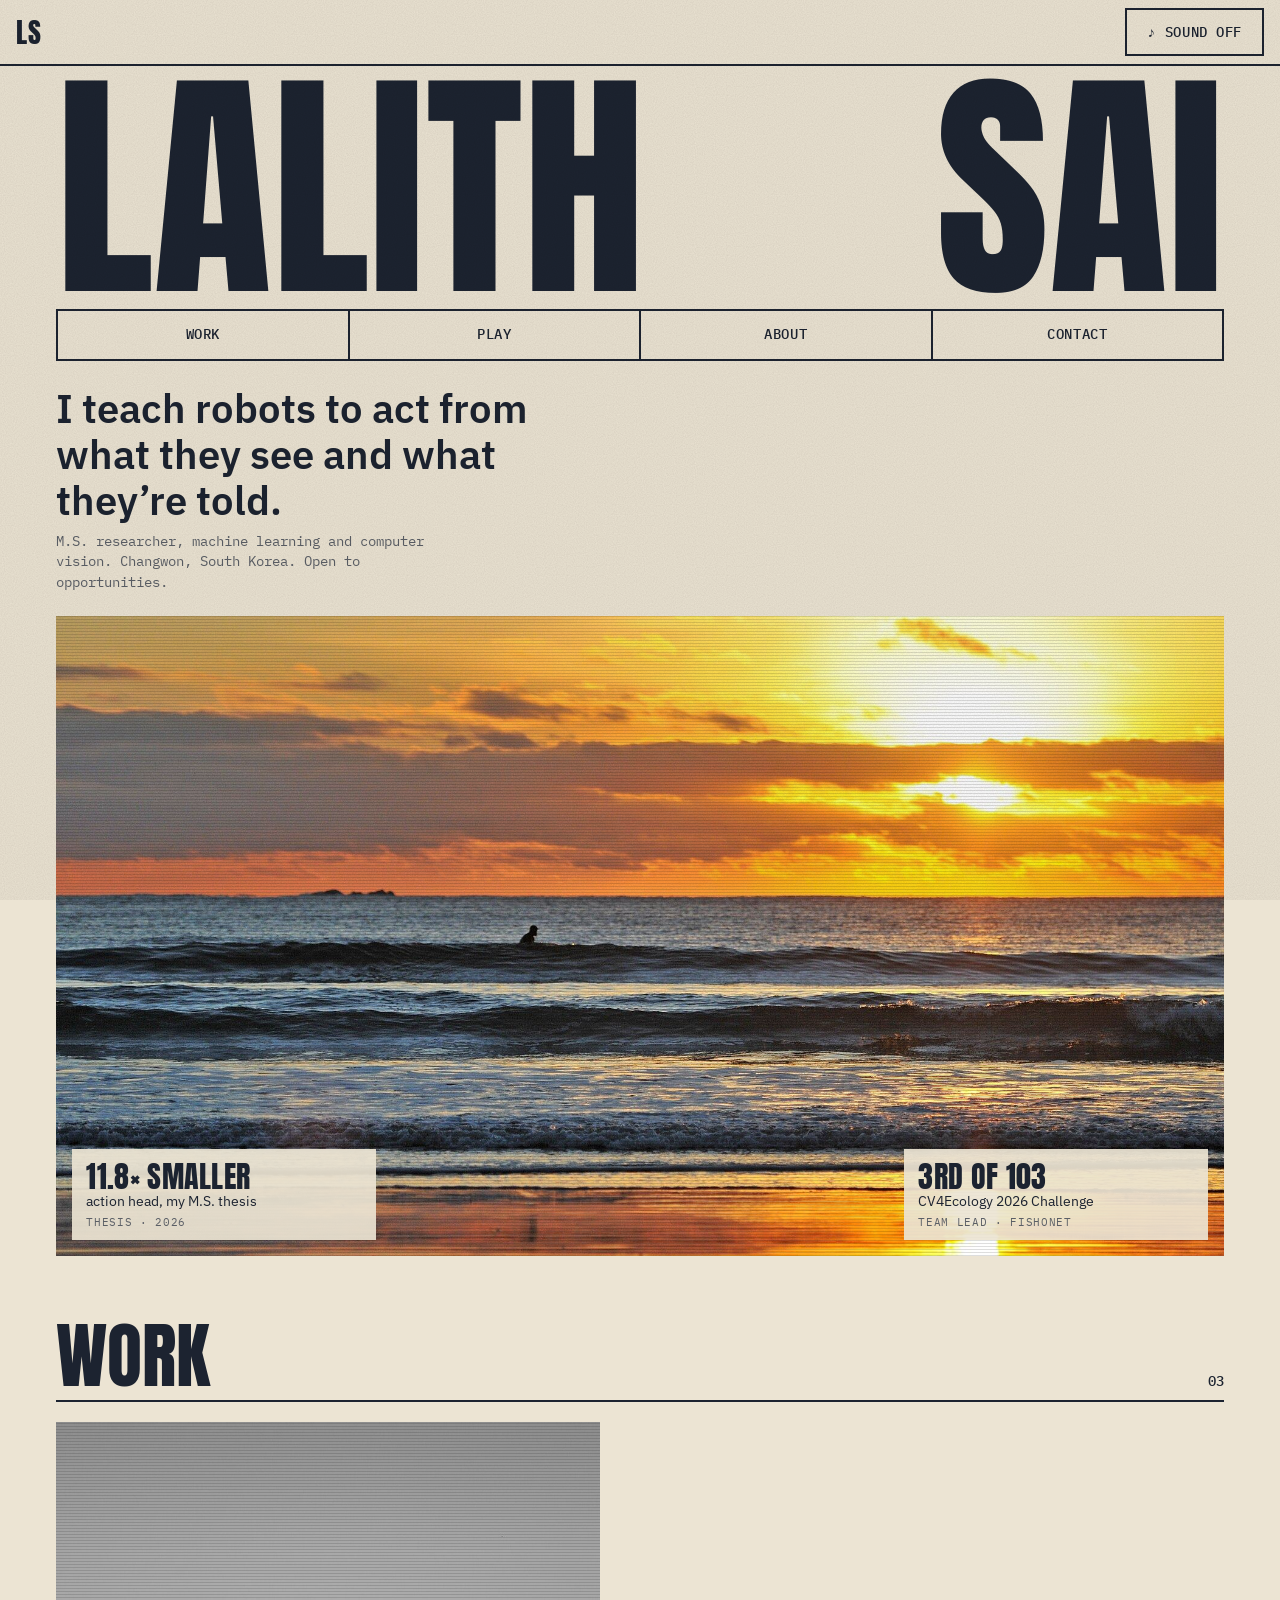
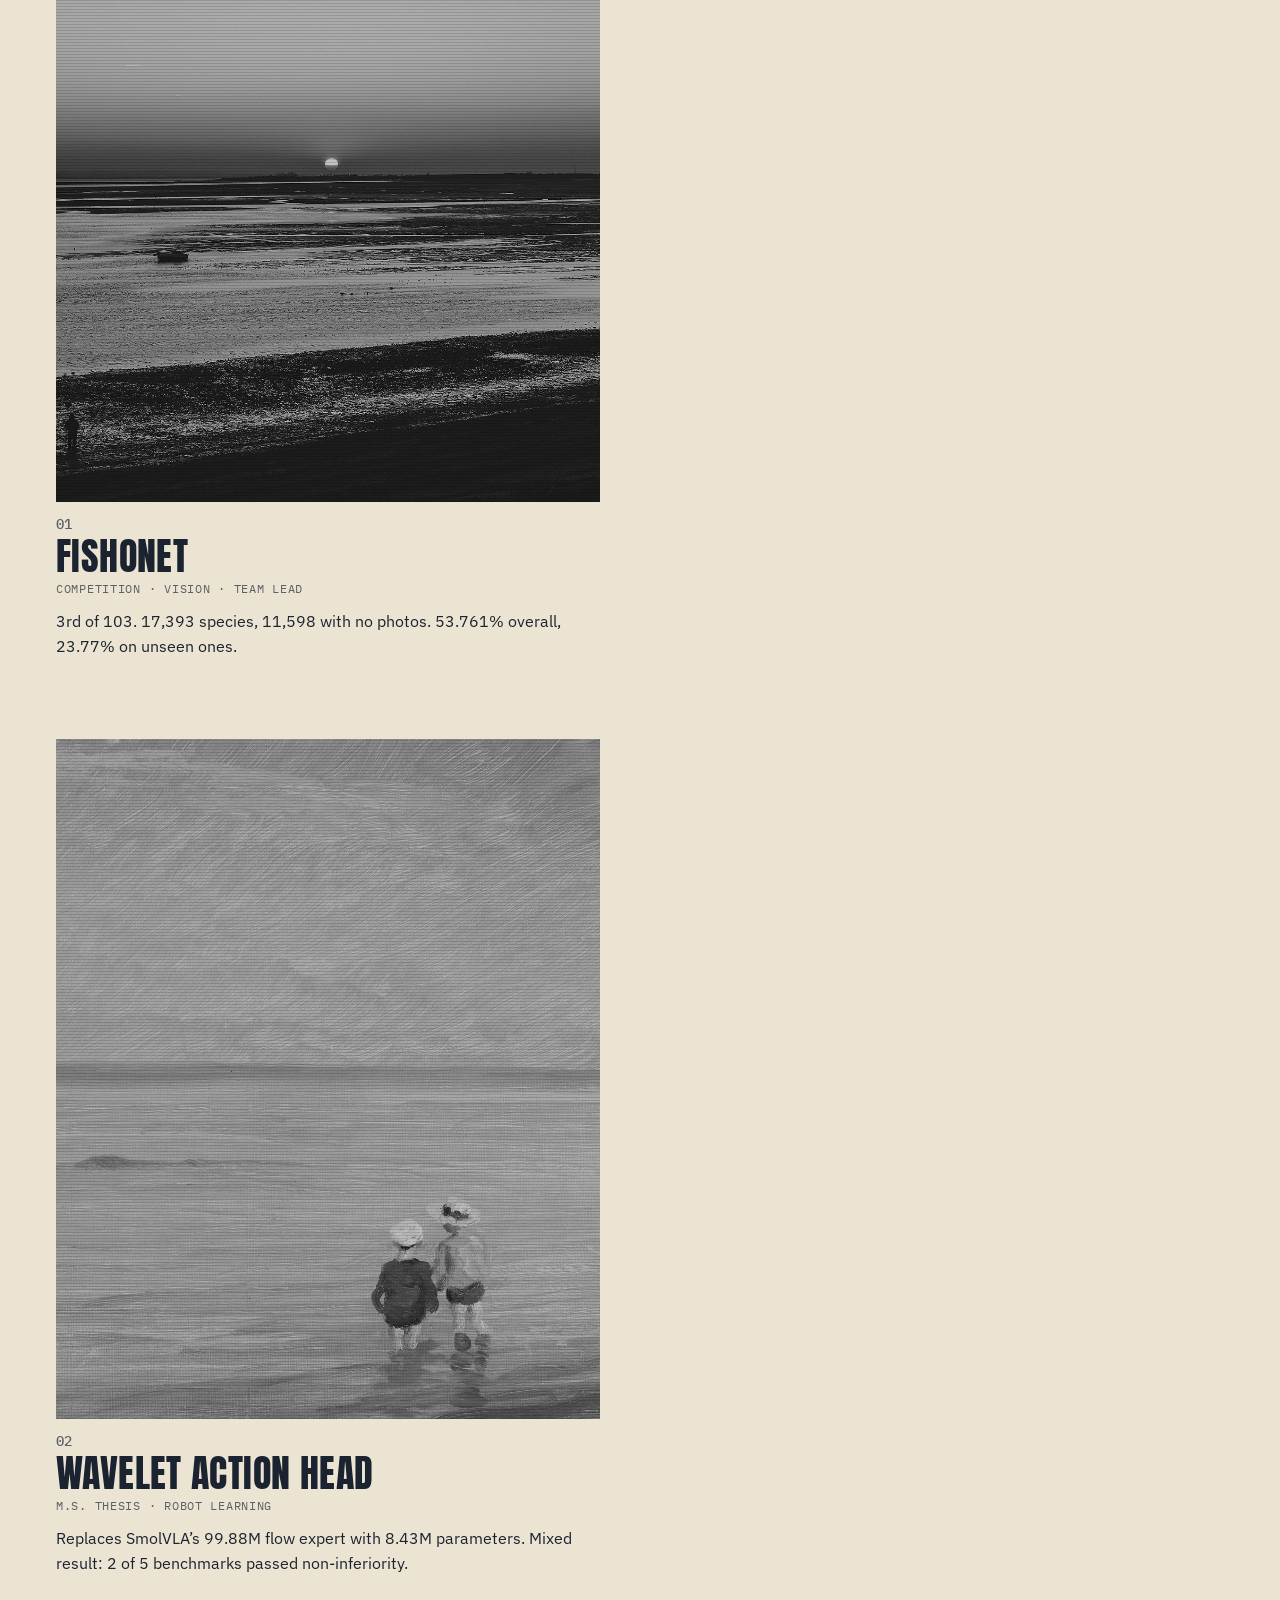
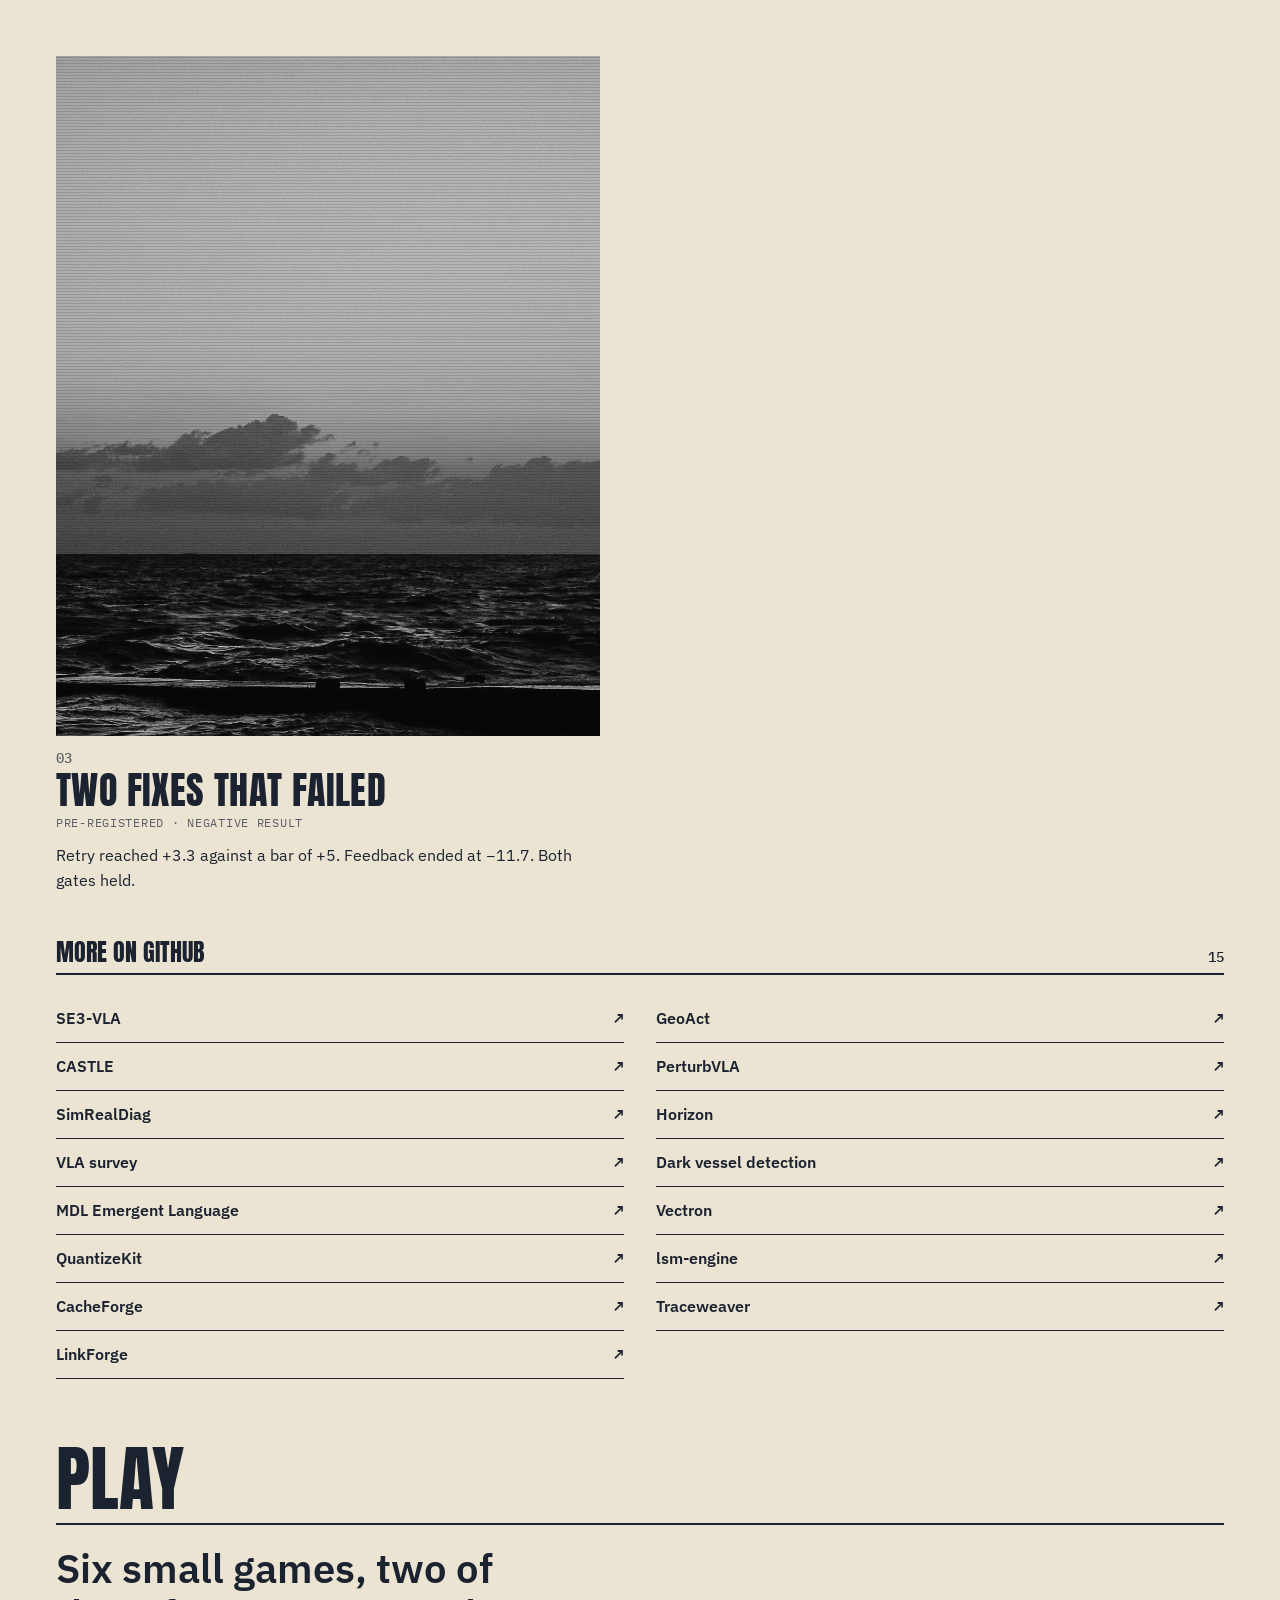
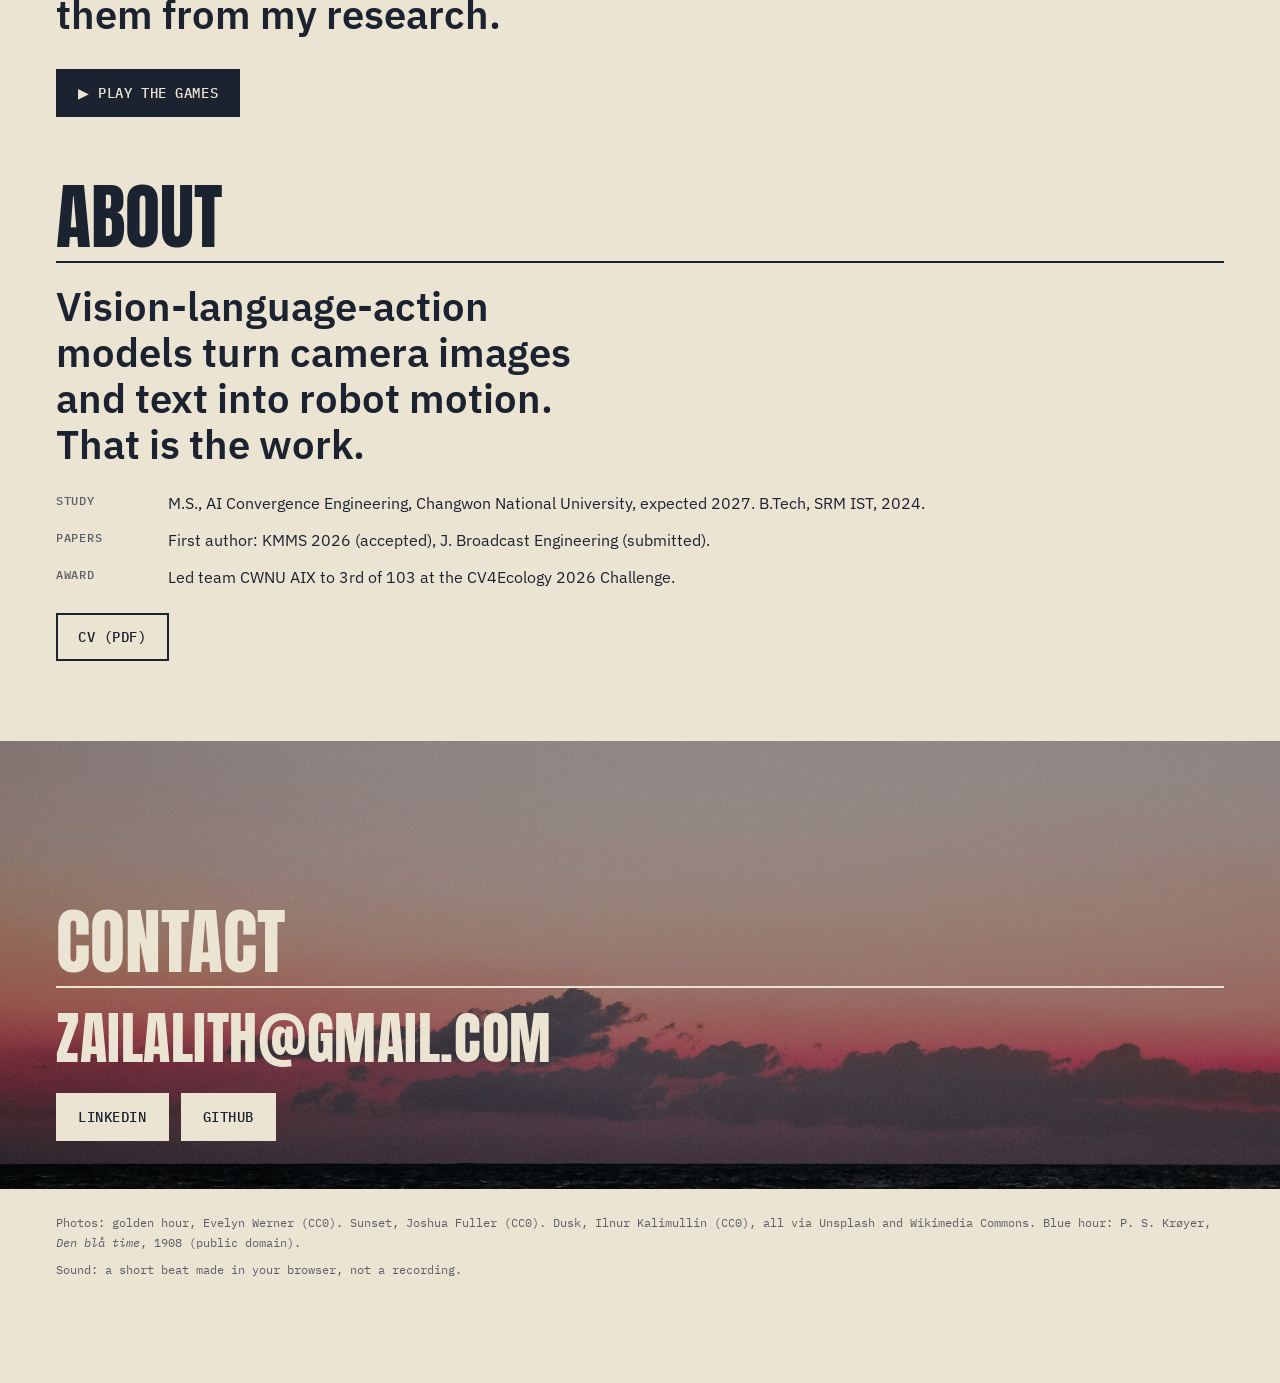
==== sea/index.html @ f692eb66 "Add /sea/ preview: real sea photos, big name, lit-card stream Four CC0/public-domain images with cre" ====
<!doctype html>
<html lang="en">
<head>
  <meta charset="utf-8">
  <meta name="viewport" content="width=device-width, initial-scale=1">
  <title>Lalith Sai</title>
  <meta name="robots" content="noindex">
  <meta name="theme-color" content="#ece4d3">
  <link rel="preconnect" href="https://fonts.googleapis.com">
  <link rel="preconnect" href="https://fonts.gstatic.com" crossorigin>
  <link rel="stylesheet" href="https://fonts.googleapis.com/css2?family=Anton&family=IBM+Plex+Mono:wght@400;500&family=IBM+Plex+Sans:wght@400;600&display=swap">
  <link rel="stylesheet" href="sea.css">
  <script>document.documentElement.classList.add('js')</script>
  <script type="module" src="sea.js"></script>
</head>
<body>
  <header class="bar">
    <a class="mark" href="#top" aria-label="Lalith Sai, top">LS</a>
    <button class="btn ghost" id="snd" type="button" aria-pressed="false">&#9834; Sound off</button>
  </header>

  <main id="top">
    <section class="hero">
      <h1 class="word" aria-label="Lalith Sai"><span>Lalith</span><span>Sai</span></h1>
      <nav class="nav" aria-label="Sections">
        <a href="#work">Work</a><a href="#play">Play</a><a href="#about">About</a><a href="#contact">Contact</a>
      </nav>
      <p class="claim">I teach robots to act from what they see and what they&rsquo;re told.</p>
      <p class="meta">M.S. researcher, machine learning and computer vision. Changwon, South Korea. Open to opportunities.</p>

      <figure class="photo hero-photo">
        <img src="img/golden.jpg" width="1920" height="1275" alt="A surfer waits in the sea under a golden sunset sky" fetchpriority="high">
        <div class="notes">
          <p class="note"><b>11.8&times; smaller</b>action head, my M.S. thesis<small>Thesis &middot; 2026</small></p>
          <p class="note late"><b>3rd of 103</b>CV4Ecology 2026 Challenge<small>Team lead &middot; FishONet</small></p>
        </div>
      </figure>
    </section>

    <section id="work" class="work" aria-labelledby="work-h">
      <h2 id="work-h" class="label">Work <span>03</span></h2>
      <ol class="stream">
        <li>
          <a class="card" href="https://fishonet.lalithsai00.workers.dev/">
            <span class="photo tile"><img src="img/sunset.jpg" width="1920" height="1280" alt="" loading="lazy"></span>
            <span class="num">01</span>
            <b>FishONet</b>
            <span class="tags">Competition &middot; Vision &middot; Team lead</span>
            <span class="line">3rd of 103. 17,393 species, 11,598 with no photos. 53.761% overall, 23.77% on unseen ones.</span>
          </a>
        </li>
        <li>
          <a class="card" href="../#projects">
            <span class="photo tile"><img src="img/blue.jpg" style="object-position:88% 50%" width="1920" height="1326" alt="" loading="lazy"></span>
            <span class="num">02</span>
            <b>Wavelet action head</b>
            <span class="tags">M.S. thesis &middot; Robot learning</span>
            <span class="line">Replaces SmolVLA&rsquo;s 99.88M flow expert with 8.43M parameters. Mixed result: 2 of 5 benchmarks passed non-inferiority.</span>
          </a>
        </li>
        <li>
          <a class="card" href="../#cv">
            <span class="photo tile"><img src="img/dusk.jpg" width="1920" height="1280" alt="" loading="lazy"></span>
            <span class="num">03</span>
            <b>Two fixes that failed</b>
            <span class="tags">Pre-registered &middot; Negative result</span>
            <span class="line">Retry reached +3.3 against a bar of +5. Feedback ended at &minus;11.7. Both gates held.</span>
          </a>
        </li>
      </ol>
      <h3 class="label small">More on GitHub <span>15</span></h3>
      <ul class="list">
        <li><a href="https://github.com/lexus-x/SE3-VLA">SE3-VLA</a></li>
        <li><a href="https://github.com/lexus-x/GeoAct">GeoAct</a></li>
        <li><a href="https://github.com/lexus-x/CASTLE">CASTLE</a></li>
        <li><a href="https://github.com/lexus-x/PerturbVLA">PerturbVLA</a></li>
        <li><a href="https://github.com/lexus-x/SimRealDiag">SimRealDiag</a></li>
        <li><a href="https://github.com/lexus-x/Horizon">Horizon</a></li>
        <li><a href="https://github.com/lexus-x/vla-research">VLA survey</a></li>
        <li><a href="https://github.com/lexus-x/Hybrid-v3">Dark vessel detection</a></li>
        <li><a href="https://github.com/lexus-x/MDL-Emergent-Language">MDL Emergent Language</a></li>
        <li><a href="https://github.com/lexus-x/Vectron">Vectron</a></li>
        <li><a href="https://github.com/lexus-x/QuantizeKit">QuantizeKit</a></li>
        <li><a href="https://github.com/lexus-x/lsm-engine">lsm-engine</a></li>
        <li><a href="https://github.com/lexus-x/CacheForge">CacheForge</a></li>
        <li><a href="https://github.com/lexus-x/Traceweaver">Traceweaver</a></li>
        <li><a href="https://github.com/lexus-x/linkforge">LinkForge</a></li>
      </ul>
    </section>

    <section id="play" class="play" aria-labelledby="play-h">
      <h2 id="play-h" class="label">Play</h2>
      <p class="claim">Six small games, two of them from my research.</p>
      <a class="btn" href="../#play">&#9654; Play the games</a>
    </section>

    <section id="about" class="about" aria-labelledby="about-h">
      <h2 id="about-h" class="label">About</h2>
      <p class="claim">Vision-language-action models turn camera images and text into robot motion. That is the work.</p>
      <dl>
        <dt>Study</dt>
        <dd>M.S., AI Convergence Engineering, Changwon National University, expected 2027. B.Tech, SRM IST, 2024.</dd>
        <dt>Papers</dt>
        <dd>First author: KMMS 2026 (accepted), J. Broadcast Engineering (submitted).</dd>
        <dt>Award</dt>
        <dd>Led team CWNU AIX to 3rd of 103 at the CV4Ecology 2026 Challenge.</dd>
      </dl>
      <a class="btn ghost" href="../Devireddy_Lalith_Sai_CV.pdf">CV (PDF)</a>
    </section>

    <section id="contact" class="contact" aria-labelledby="contact-h">
      <img src="img/dusk.jpg" alt="" width="1920" height="1280" loading="lazy">
      <div class="over">
        <h2 id="contact-h" class="label">Contact</h2>
        <a class="mail" href="mailto:zailalith@gmail.com">zailalith@gmail.com</a>
        <p class="links">
          <a class="btn light" href="https://www.linkedin.com/in/lalith-sai-2a218a36b/">LinkedIn</a>
          <a class="btn light" href="https://github.com/lexus-x">GitHub</a>
        </p>
      </div>
    </section>
  </main>

  <footer class="foot">
    <p>Photos: golden hour, Evelyn Werner (CC0). Sunset, Joshua Fuller (CC0). Dusk, Ilnur Kalimullin (CC0), all via Unsplash and Wikimedia Commons. Blue hour: P. S. Kr&oslash;yer, <i>Den bl&aring; time</i>, 1908 (public domain).</p>
    <p>Sound: a short beat made in your browser, not a recording.</p>
  </footer>
</body>
</html>
---- sea/sea.css ----
/* Paper, ink and one amber. Contrast: ink on paper 12:1, soft on paper 5.6:1, paper on ink 12:1. */
:root {
  color-scheme: light;
  --paper: #ece4d3; --ink: #1c2330; --soft: #5b5f66; --sun: #c0843f; --dusk: #31445c;
  --display: "Anton", Impact, "Arial Narrow", sans-serif;
  --sans: "IBM Plex Sans", system-ui, Arial, sans-serif;
  --mono: "IBM Plex Mono", ui-monospace, Consolas, monospace;
}
*, *::before, *::after { box-sizing: border-box; }
html { scroll-behavior: smooth; }
body { margin: 0; background: var(--paper); color: var(--ink); font: 400 1rem/1.55 var(--sans); }
img { display: block; max-width: 100%; }
a { color: inherit; }
:focus-visible { outline: 3px solid var(--sun); outline-offset: 3px; }

/* paper grain over everything */
body::after { content: ""; position: fixed; inset: 0; z-index: 50; pointer-events: none; opacity: 0.16; mix-blend-mode: multiply;
  background-image: url("data:image/svg+xml,%3Csvg xmlns='http://www.w3.org/2000/svg' width='160' height='160'%3E%3Cfilter id='n'%3E%3CfeTurbulence type='fractalNoise' baseFrequency='.9' numOctaves='2' stitchTiles='stitch'/%3E%3CfeColorMatrix values='0 0 0 0 0 0 0 0 0 0 0 0 0 0 0 0 0 0 .55 0'/%3E%3C/filter%3E%3Crect width='160' height='160' filter='url(%23n)'/%3E%3C/svg%3E"); }

.bar { position: sticky; top: 0; z-index: 10; display: flex; align-items: center; justify-content: space-between; gap: 1rem; padding: 0.5rem 1rem; background: var(--paper); border-bottom: 2px solid var(--ink); }
.mark { font: 400 1.75rem/1 var(--display); text-decoration: none; letter-spacing: 0.02em; }

.btn { display: inline-flex; align-items: center; justify-content: center; gap: 0.5rem; min-height: 3rem; padding: 0 1.25rem; border: 2px solid var(--ink); border-radius: 0; background: var(--ink); color: var(--paper); font: 500 0.9rem/1 var(--mono); text-transform: uppercase; letter-spacing: 0.04em; text-decoration: none; cursor: pointer; }
.btn.ghost { background: transparent; color: var(--ink); }
.btn.light { background: var(--paper); color: var(--ink); border-color: var(--paper); }
.btn[aria-pressed="true"] { background: var(--sun); border-color: var(--sun); color: var(--ink); }
.btn:hover { background: var(--sun); border-color: var(--sun); color: var(--ink); }

/* the name fills the width */
.hero { max-width: 75rem; margin: 0 auto; padding: 1rem 1rem 0; container-type: inline-size; }
.word { margin: 0; display: flex; flex-direction: column; font: 400 1em/0.86 var(--display); text-transform: uppercase; letter-spacing: 0.01em; }
.word span { display: block; font-size: 41cqw; }
.word span:last-child { align-self: flex-end; }
.nav { display: flex; margin: 1rem 0 0; border: 2px solid var(--ink); }
.nav a { flex: 1; display: flex; align-items: center; justify-content: center; min-height: 3rem; font: 500 0.85rem/1 var(--mono); text-transform: uppercase; letter-spacing: 0.04em; text-decoration: none; }
.nav a + a { border-left: 2px solid var(--ink); }
.nav a:hover { background: var(--ink); color: var(--paper); }
.claim { margin: 1.5rem 0 0.5rem; font: 600 clamp(1.5rem, 6vw, 2.5rem)/1.15 var(--sans); max-width: 22ch; }
.meta { margin: 0 0 1.5rem; font: 400 0.85rem/1.5 var(--mono); color: var(--soft); max-width: 46ch; }

/* a photo is shown plain: scan lines and warm light on top */
.photo { position: relative; margin: 0; overflow: hidden; background: var(--dusk); }
.photo img { width: 100%; height: 100%; object-fit: cover; }
.photo::after { content: ""; position: absolute; inset: 0; pointer-events: none; background: repeating-linear-gradient(0deg, rgba(0, 0, 0, 0.13) 0 1px, transparent 1px 3px); }
.hero-photo { margin: 0 -1rem; height: min(78svh, 40rem); }
.notes { position: absolute; z-index: 2; left: 1rem; right: 1rem; bottom: 1rem; display: flex; flex-direction: column; gap: 0.6rem; }
.note { margin: 0; width: min(19rem, 86%); padding: 0.75rem 0.9rem; background: rgba(236, 228, 211, 0.92); color: var(--ink); font: 400 0.9rem/1.35 var(--sans); }
.note b { display: block; font: 400 1.9rem/1 var(--display); text-transform: uppercase; letter-spacing: 0.01em; }
.note small { display: block; margin-top: 0.4rem; font: 400 0.7rem/1 var(--mono); text-transform: uppercase; letter-spacing: 0.06em; color: var(--soft); }
.note.late { align-self: flex-end; }

.label { display: flex; justify-content: space-between; align-items: baseline; margin: 0 0 1.25rem; padding-bottom: 0.5rem; border-bottom: 2px solid var(--ink); font: 400 clamp(2.5rem, 10vw, 4.5rem)/1 var(--display); text-transform: uppercase; }
.label span { font: 500 0.85rem/1 var(--mono); }
.label.small { font-size: 1.5rem; margin-top: 3rem; }
section:not(.hero):not(.contact) { max-width: 75rem; margin: 0 auto; padding: 4rem 1rem 0; scroll-margin-top: 4rem; }

/* work: a quiet stream; the card in the middle of the screen warms up */
.stream { list-style: none; margin: 0; padding: 0; display: flex; flex-direction: column; gap: 3rem; }
.card { display: grid; gap: 0.35rem; text-decoration: none; max-width: 34rem; margin: 0 auto; width: 100%; }
.tile { aspect-ratio: 4 / 5; margin-bottom: 0.65rem; }
.tile img { filter: grayscale(1) brightness(0.8) contrast(0.95); transition: filter 0.7s ease; }
.js .card:not(.lit) .tile img { filter: grayscale(1) brightness(0.8) contrast(0.95); }
.card.lit .tile img, .card:hover .tile img, .card:focus-visible .tile img { filter: none; }
.num { font: 500 0.85rem/1 var(--mono); color: var(--soft); }
.card b { font: 400 2.4rem/1 var(--display); text-transform: uppercase; letter-spacing: 0.01em; }
.tags { font: 400 0.75rem/1.4 var(--mono); text-transform: uppercase; letter-spacing: 0.06em; color: var(--soft); }
.line { margin-top: 0.35rem; }
html:not(.js) .tile img { filter: none; }

.list { list-style: none; margin: 0; padding: 0; display: grid; grid-template-columns: 1fr; }
.list a { display: flex; align-items: center; justify-content: space-between; min-height: 3rem; border-bottom: 1px solid var(--ink); text-decoration: none; font-weight: 600; }
.list a::after { content: "\2197"; font-family: var(--mono); }
.list a:hover { color: var(--sun); }

.play .claim, .about .claim { margin-top: 0; }
.play .btn, .about .btn { margin-top: 1.5rem; }
.about dl { margin: 1.5rem 0 0; display: grid; grid-template-columns: 6rem 1fr; gap: 0.75rem 1rem; }
.about dt { font: 500 0.75rem/1.6 var(--mono); text-transform: uppercase; letter-spacing: 0.06em; color: var(--soft); }
.about dd { margin: 0; }

/* the day ends: contact sits on the dusk photo */
.contact { position: relative; margin-top: 5rem; min-height: 28rem; display: flex; align-items: flex-end; color: var(--paper); background: var(--dusk); overflow: hidden; }
.contact > img { position: absolute; inset: 0; width: 100%; height: 100%; object-fit: cover; filter: brightness(0.6); }
.over { position: relative; width: 100%; max-width: 75rem; margin: 0 auto; padding: 3rem 1rem; }
.over .label { border-color: var(--paper); }
.mail { display: block; font: 400 clamp(1.5rem, 8vw, 3.5rem)/1.1 var(--display); text-transform: uppercase; letter-spacing: 0.01em; text-decoration: none; word-break: break-all; }
.mail:hover { color: var(--sun); }
.links { display: flex; flex-wrap: wrap; gap: 0.75rem; margin: 1.5rem 0 0; }

.foot { max-width: 75rem; margin: 0 auto; padding: 1.5rem 1rem 6rem; font: 400 0.75rem/1.6 var(--mono); color: var(--soft); }
.foot p { margin: 0 0 0.5rem; }

@media (min-width: 52rem) {
  .list { grid-template-columns: 1fr 1fr; column-gap: 2rem; }
  .hero-photo { margin: 0; }
  .notes { flex-direction: row; align-items: flex-end; justify-content: space-between; }
  .note.late { align-self: flex-end; }
  .stream { gap: 5rem; }
  .card:nth-child(odd) { margin-left: 0; }
  .stream li:nth-child(even) .card { margin-right: 0; }
}
@media (prefers-reduced-motion: reduce) {
  html { scroll-behavior: auto; }
  .tile img { transition: none; }
}

.mark, .mail { display: inline-flex; align-items: center; min-height: 3rem; }
@media (min-width: 52rem) {
  .word { flex-direction: row; justify-content: space-between; align-items: flex-end; }
  .word span { font-size: 21cqw; }
  .word span:last-child { align-self: auto; }
}
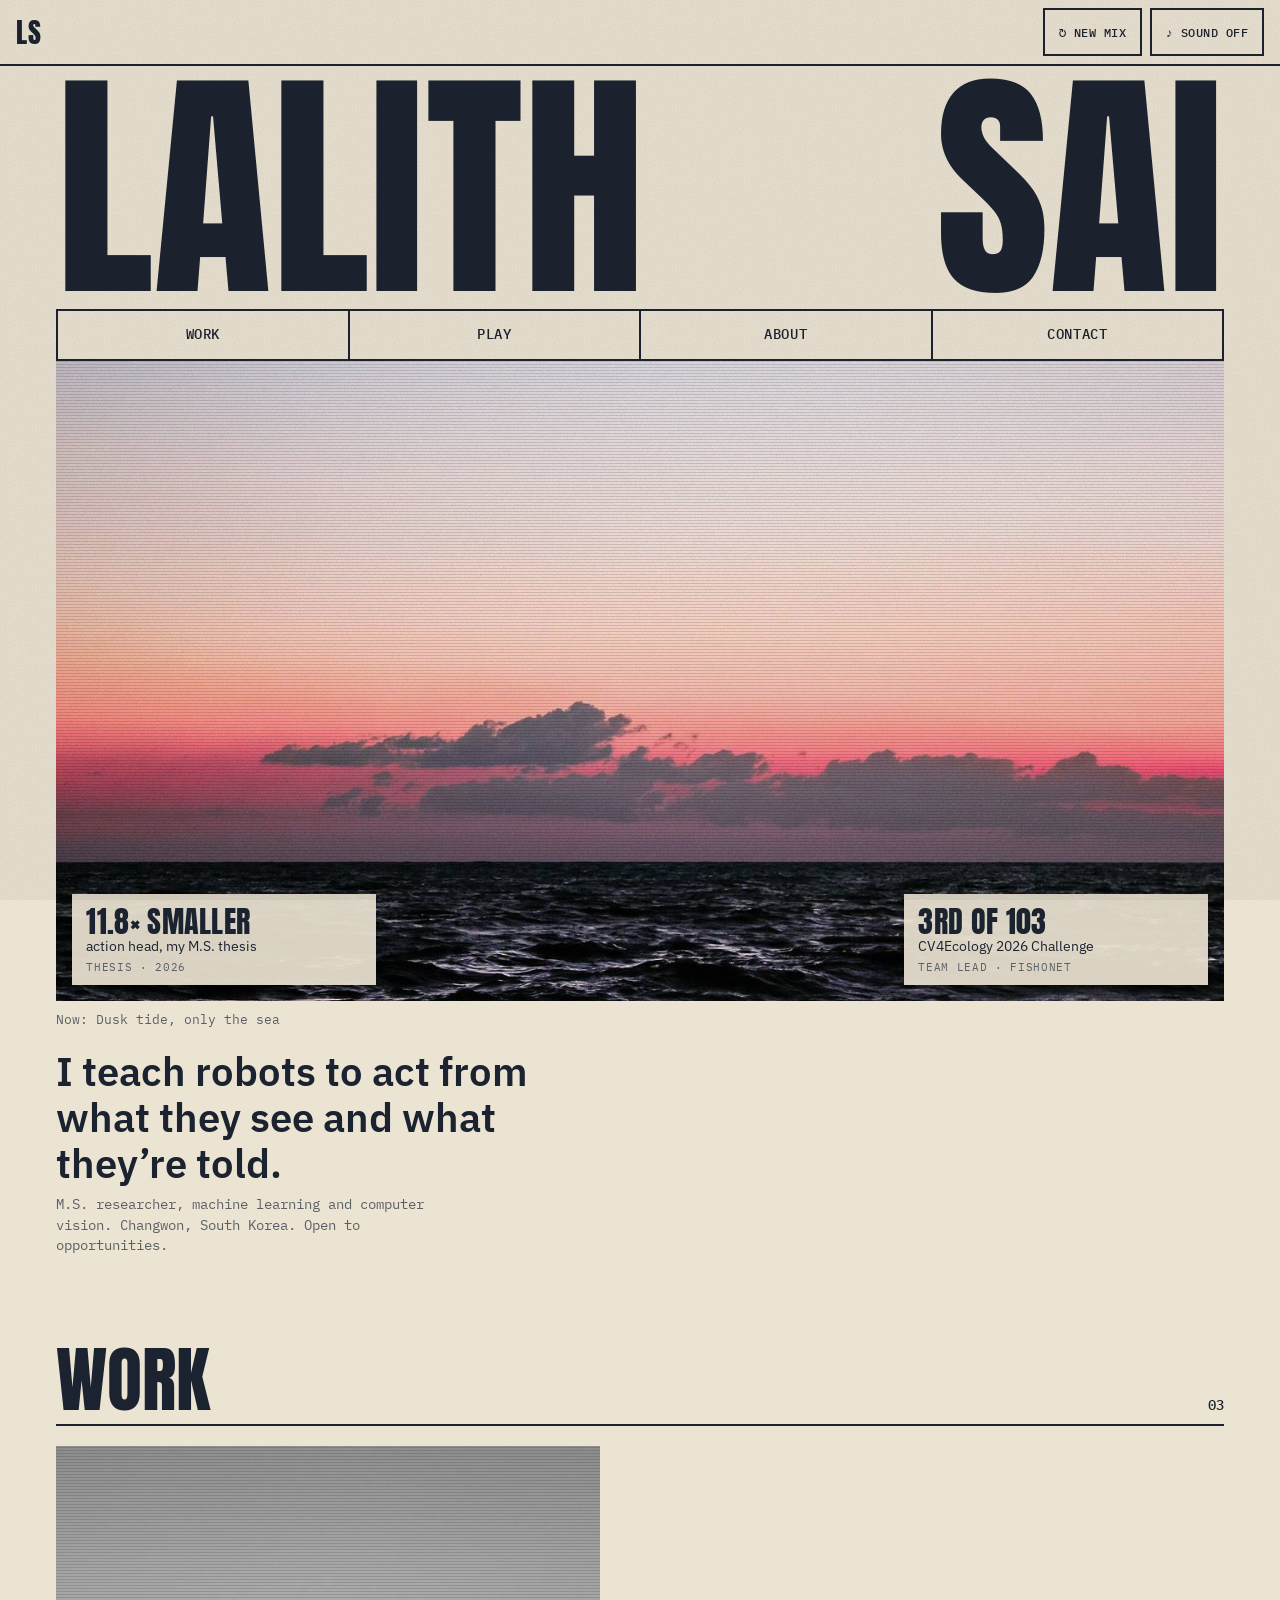
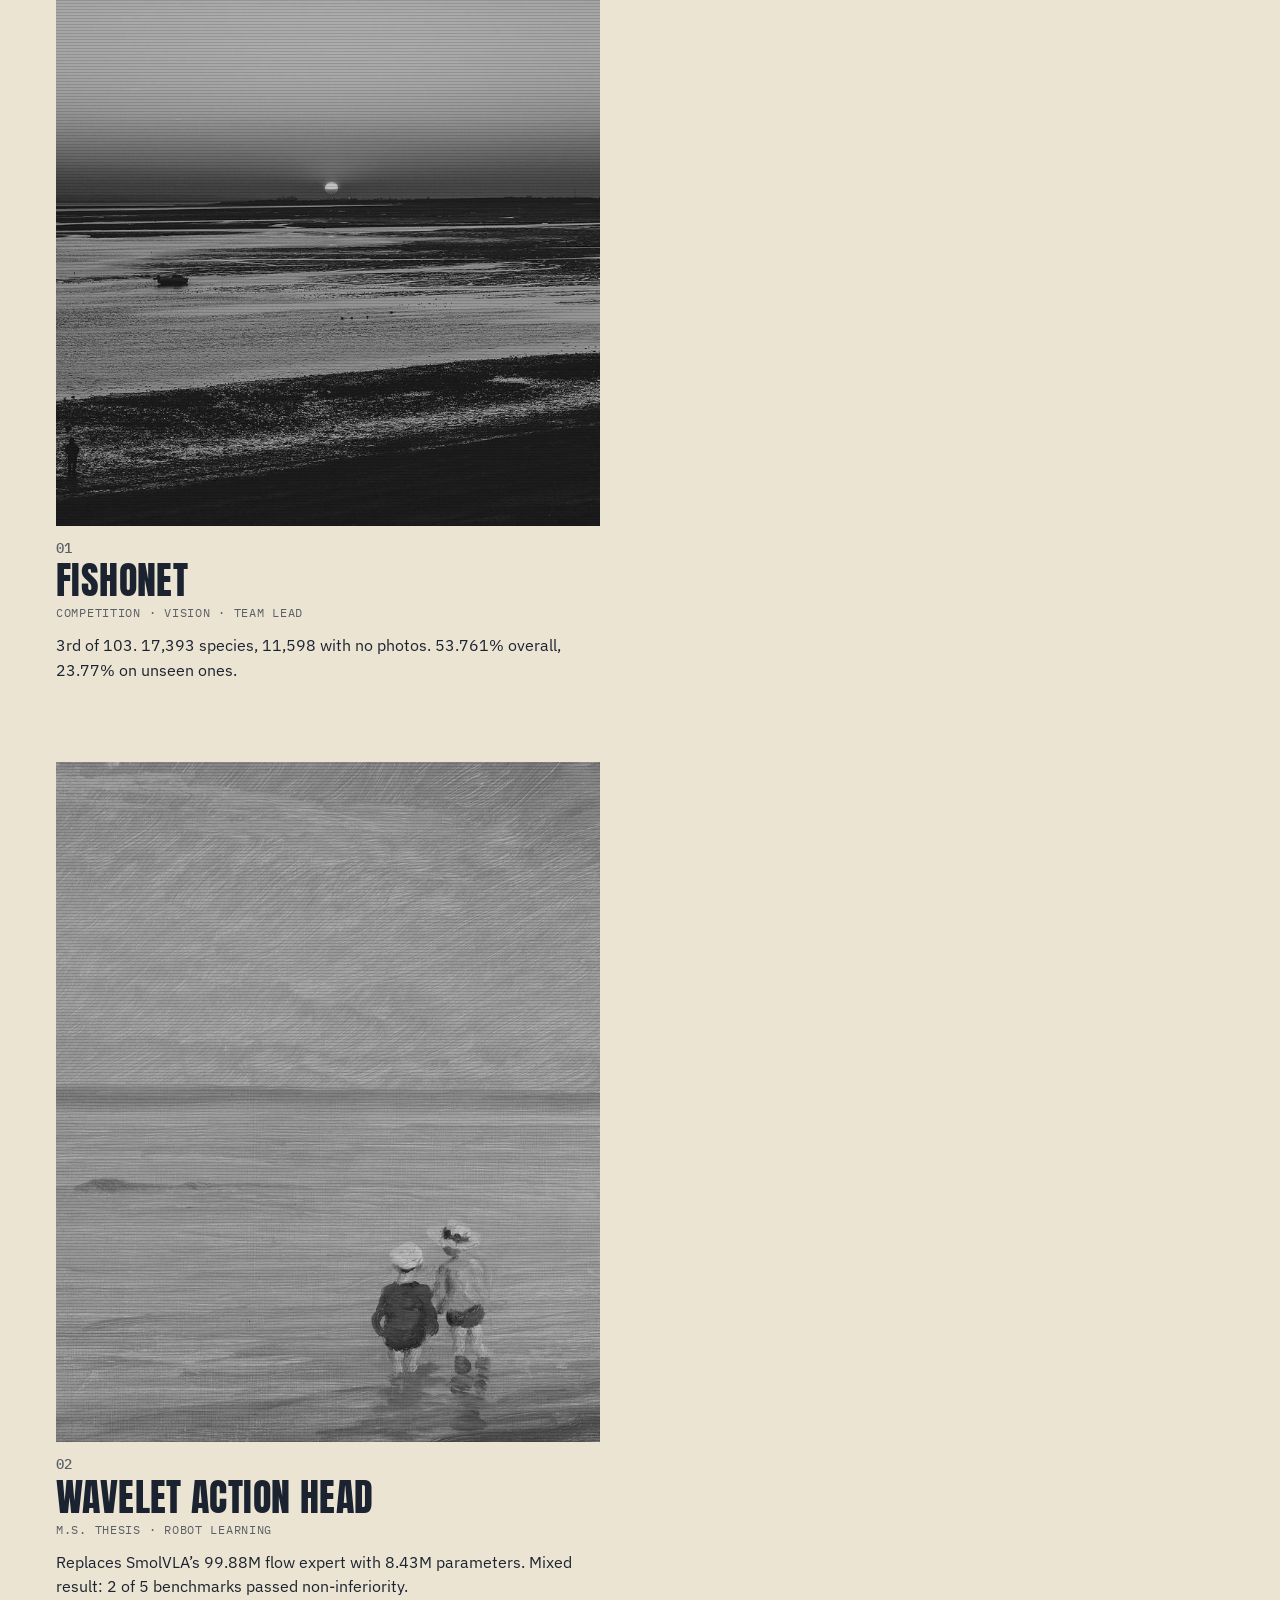
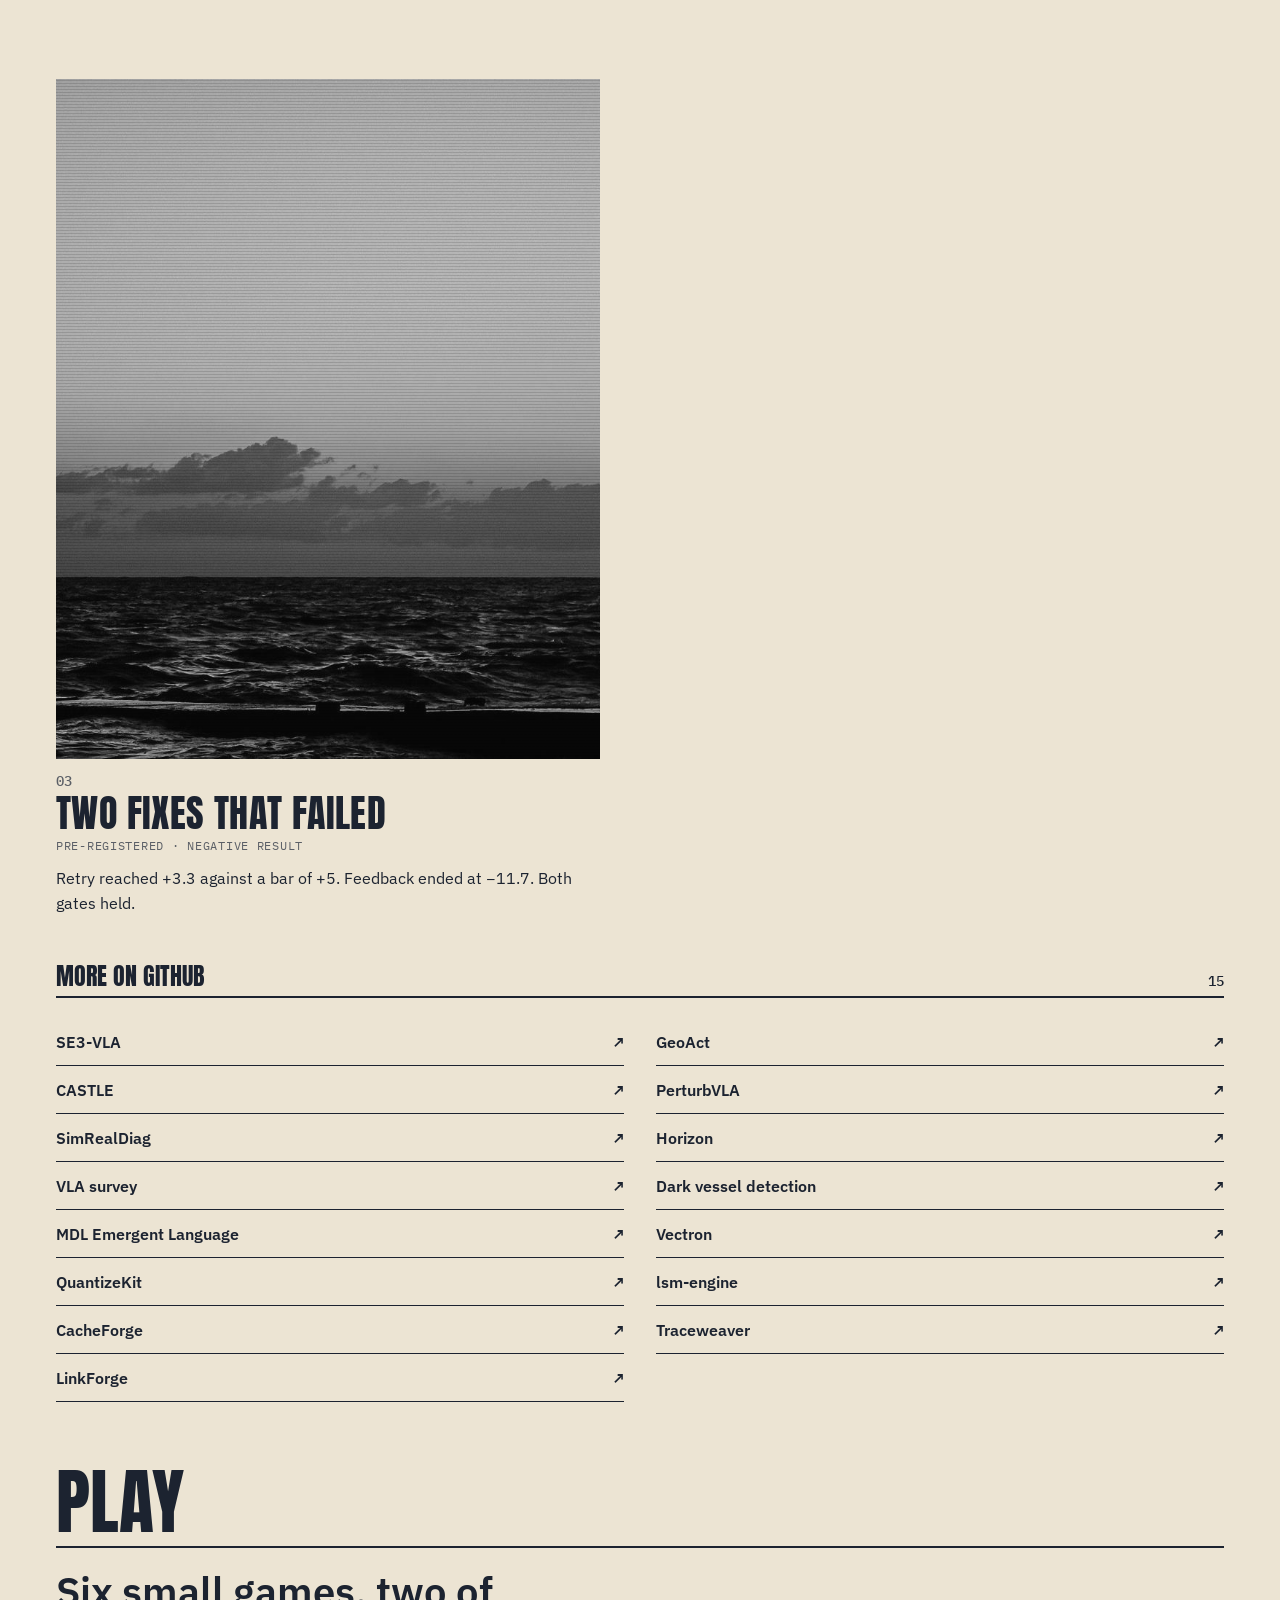
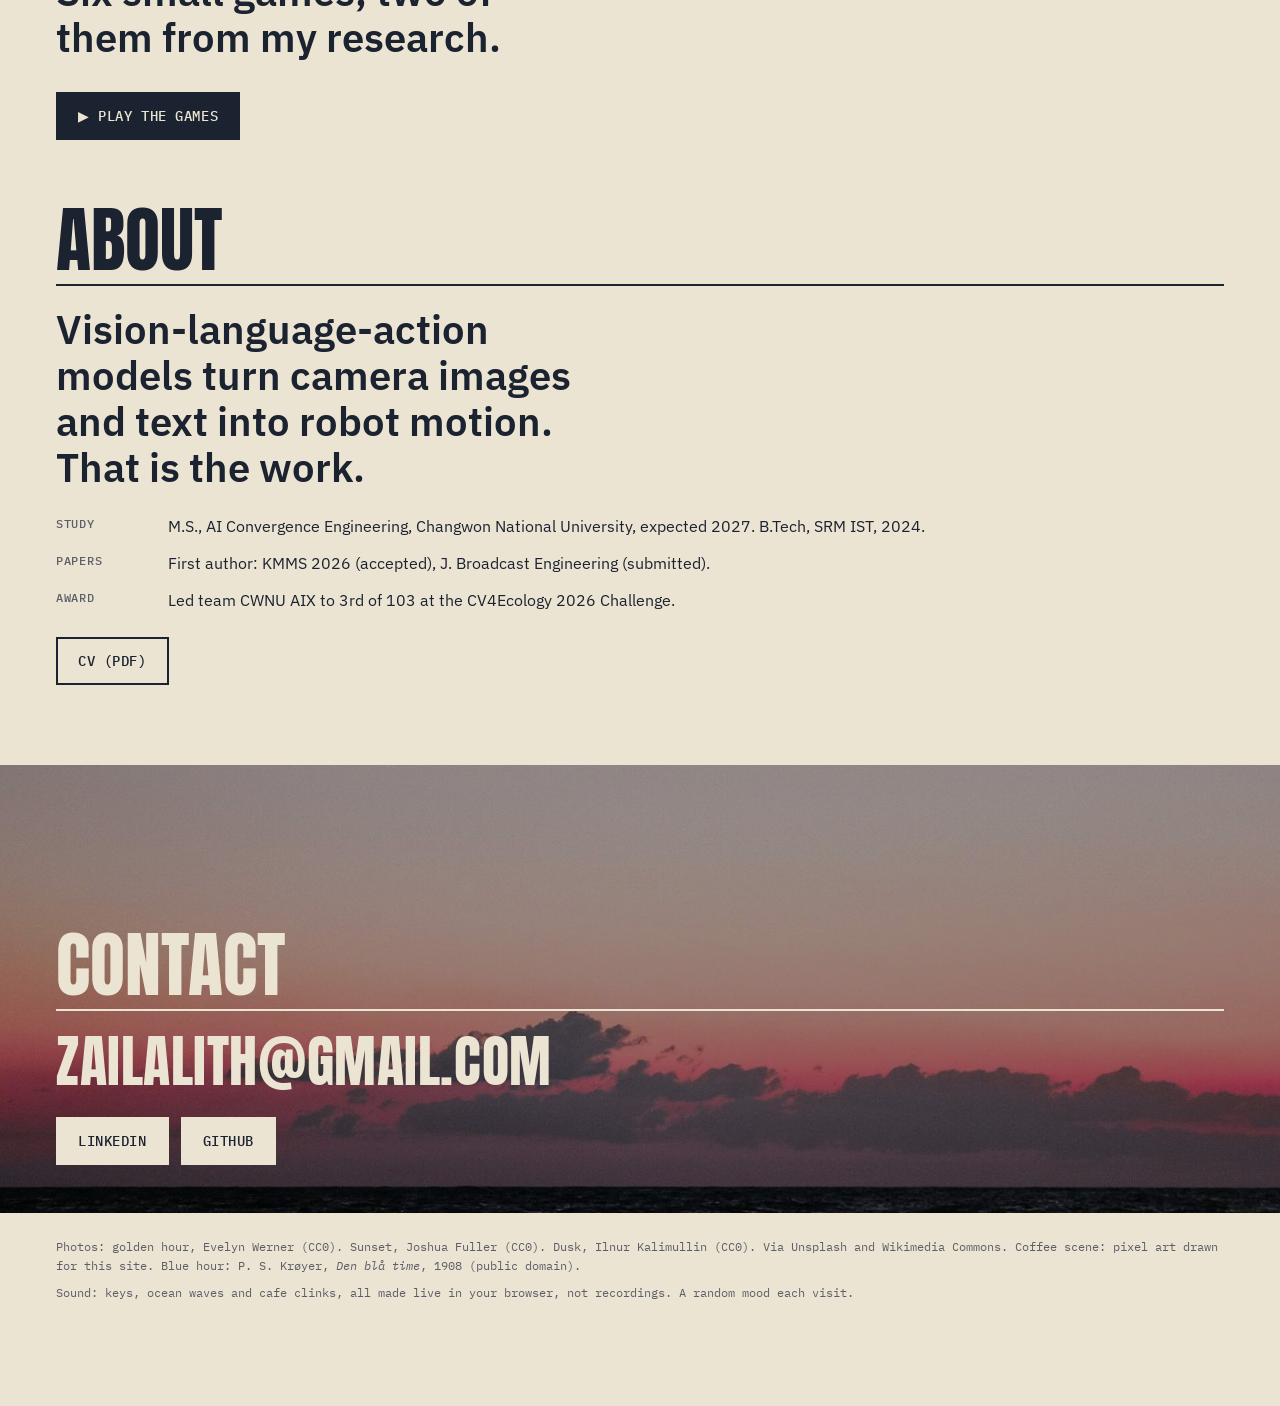
==== commit 3569bb63: "sea: random mood each visit (keys, waves, cafe), pixel-art coffee scene, photo above the fold Waves " ====
--- a/sea/index.html
+++ b/sea/index.html
@@ -16,7 +16,10 @@
 <body>
   <header class="bar">
     <a class="mark" href="#top" aria-label="Lalith Sai, top">LS</a>
-    <button class="btn ghost" id="snd" type="button" aria-pressed="false">&#9834; Sound off</button>
+    <div class="ctl">
+      <button class="btn ghost" id="mix" type="button">&#8635; New mix</button>
+      <button class="btn ghost" id="snd" type="button" aria-pressed="false">&#9834; Sound off</button>
+    </div>
   </header>
 
   <main id="top">
@@ -25,9 +28,6 @@
       <nav class="nav" aria-label="Sections">
         <a href="#work">Work</a><a href="#play">Play</a><a href="#about">About</a><a href="#contact">Contact</a>
       </nav>
-      <p class="claim">I teach robots to act from what they see and what they&rsquo;re told.</p>
-      <p class="meta">M.S. researcher, machine learning and computer vision. Changwon, South Korea. Open to opportunities.</p>
-
       <figure class="photo hero-photo">
         <img src="img/golden.jpg" width="1920" height="1275" alt="A surfer waits in the sea under a golden sunset sky" fetchpriority="high">
         <div class="notes">
@@ -35,6 +35,9 @@
           <p class="note late"><b>3rd of 103</b>CV4Ecology 2026 Challenge<small>Team lead &middot; FishONet</small></p>
         </div>
       </figure>
+      <p class="mixline" id="mixline" aria-live="polite"></p>
+      <p class="claim">I teach robots to act from what they see and what they&rsquo;re told.</p>
+      <p class="meta">M.S. researcher, machine learning and computer vision. Changwon, South Korea. Open to opportunities.</p>
     </section>
 
     <section id="work" class="work" aria-labelledby="work-h">
@@ -122,8 +125,8 @@
   </main>
 
   <footer class="foot">
-    <p>Photos: golden hour, Evelyn Werner (CC0). Sunset, Joshua Fuller (CC0). Dusk, Ilnur Kalimullin (CC0), all via Unsplash and Wikimedia Commons. Blue hour: P. S. Kr&oslash;yer, <i>Den bl&aring; time</i>, 1908 (public domain).</p>
-    <p>Sound: a short beat made in your browser, not a recording.</p>
+    <p>Photos: golden hour, Evelyn Werner (CC0). Sunset, Joshua Fuller (CC0). Dusk, Ilnur Kalimullin (CC0). Via Unsplash and Wikimedia Commons. Coffee scene: pixel art drawn for this site. Blue hour: P. S. Kr&oslash;yer, <i>Den bl&aring; time</i>, 1908 (public domain).</p>
+    <p>Sound: keys, ocean waves and cafe clinks, all made live in your browser, not recordings. A random mood each visit.</p>
   </footer>
 </body>
 </html>
--- a/sea/sea.css
+++ b/sea/sea.css
@@ -110,3 +110,17 @@
   .word span { font-size: 21cqw; }
   .word span:last-child { align-self: auto; }
 }
+
+/* buttons in the bar, the mood line, and the hero photo fading in once it has loaded */
+.ctl { display: flex; gap: 0.5rem; }
+.bar .btn { padding: 0 0.85rem; font-size: 0.78rem; }
+.mixline { margin: 0.6rem 0 0; font: 400 0.8rem/1.4 var(--mono); color: var(--soft); }
+.hero .claim { margin-top: 1.25rem; }
+.js .hero-photo img { opacity: 0; animation: show 0s 2.5s forwards; } /* failsafe: never stay hidden */
+.js .hero-photo.ready img { opacity: 1; animation: none; transition: opacity 0.6s ease; }
+@keyframes show { to { opacity: 1; } }
+
+/* pixel art is shown whole, never cropped; the notes sit under it */
+.hero-photo.pixel { height: auto; }
+.hero-photo.pixel img { height: auto; aspect-ratio: 3 / 2; }
+.hero-photo.pixel .notes { position: static; padding: 1rem; }
